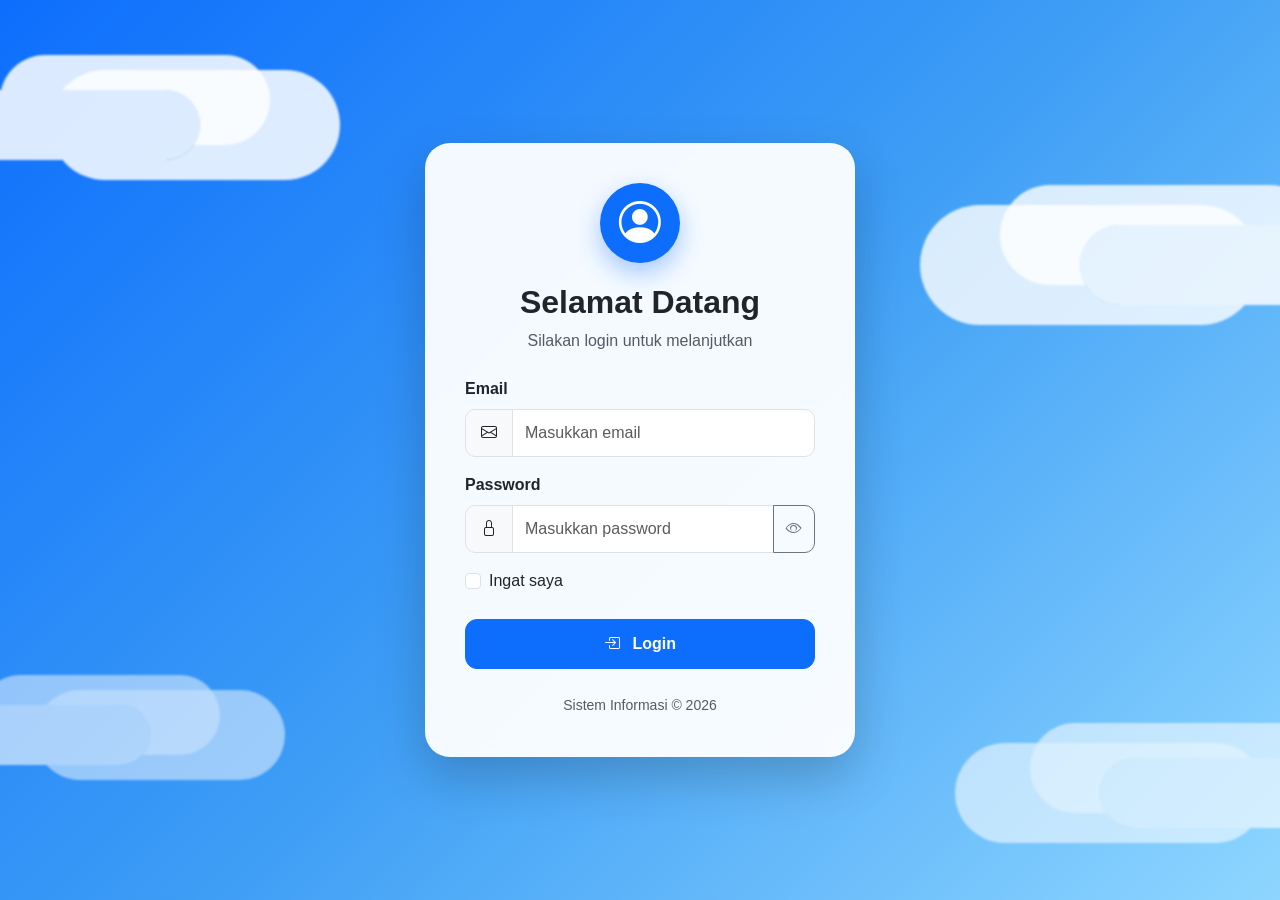
==== admin.html @ dfc5f886 "part1 percobaan pertama" ====
<!DOCTYPE html>
<html lang="id">

<head>

    <meta charset="UTF-8">

    <meta
        name="viewport"
        content="width=device-width, initial-scale=1.0"
    >

    <title>Dashboard Admin - Marketplace Jemaat</title>

    <link rel="stylesheet" href="admin.css">

</head>


<body>

    <!-- ADMIN DASHBOARD -->

    <div class="admin-layout">


        <!-- SIDEBAR -->

        <aside
            class="sidebar"
            id="sidebar"
        >

            <div class="sidebar-header">

                <div class="admin-logo">
                    ⛪
                </div>

                <div>

                    <h2>
                        Marketplace
                    </h2>

                    <small>
                        Jemaat
                    </small>

                </div>

            </div>


            <!-- PROFIL ADMIN -->

            <div class="admin-profile">

                <div class="profile-avatar">
                    👨‍💼
                </div>

                <div class="profile-info">

                    <strong id="adminName">
                        Admin
                    </strong>

                    <small id="adminEmail">
                        dimas@gmail.com
                    </small>

                    <span>
                        Administrator
                    </span>

                </div>

            </div>


            <!-- MENU -->

            <nav class="admin-menu">

                <button
                    class="menu-button active"
                    onclick="showAdminSection('dashboard')"
                >
                    📊
                    <span>Dashboard</span>
                </button>


                <button
                    class="menu-button"
                    onclick="showAdminSection('produk')"
                >
                    📦
                    <span>Produk</span>
                </button>


                <button
                    class="menu-button"
                    onclick="showAdminSection('kasir')"
                >
                    👨‍💼
                    <span>Tambah Kasir</span>
                </button>


                <button
                    class="menu-button"
                    onclick="printReport()"
                >
                    🖨️
                    <span>Cetak Laporan</span>
                </button>


                <button
                    class="menu-button"
                    onclick="showAdminSection('histori')"
                >
                    🕐
                    <span>Lihat Histori</span>
                </button>

            </nav>


            <!-- LOGOUT -->

            <div class="sidebar-bottom">

                <button
                    class="logout-button"
                    onclick="adminLogout()"
                >
                    🚪
                    <span>Keluar</span>
                </button>

            </div>

        </aside>

        <div
            class="sidebar-overlay"
            id="sidebarOverlay"
            onclick="closeSidebar()"
        ></div>



        <!-- MAIN CONTENT -->

        <main class="admin-main">


            <!-- TOP BAR -->

            <header class="admin-topbar">

                <button
                    class="mobile-menu"
                    onclick="toggleSidebar()"
                >
                    ☰
                </button>


                <div>

                    <h1 id="pageTitle">
                        Dashboard
                    </h1>

                    <p>
                        Selamat datang kembali, Admin
                    </p>

                </div>


                <div class="datetime">

                    <div
                        id="currentTime"
                        class="current-time"
                    >
                        00:00:00
                    </div>

                    <div
                        id="currentDate"
                        class="current-date"
                    >
                        -
                    </div>

                </div>

            </header>



            <!-- ================================
                 DASHBOARD
                 ================================ -->

            <section
                id="dashboardSection"
                class="admin-section active"
            >


                <!-- STATISTIK -->

                <div class="stat-grid">


                    <div class="stat-card">

                        <div class="stat-icon">
                            💰
                        </div>

                        <div>

                            <span>
                                Penjualan Hari Ini
                            </span>

                            <strong id="todaySales">
                                Rp0
                            </strong>

                        </div>

                    </div>


                    <div class="stat-card">

                        <div class="stat-icon">
                            🛒
                        </div>

                        <div>

                            <span>
                                Pesanan Hari Ini
                            </span>

                            <strong id="todayOrders">
                                0
                            </strong>

                        </div>

                    </div>


                    <div class="stat-card">

                        <div class="stat-icon">
                            📦
                        </div>

                        <div>

                            <span>
                                Jumlah Produk
                            </span>

                            <strong id="totalProducts">
                                0
                            </strong>

                        </div>

                    </div>


                    <div class="stat-card">

                        <div class="stat-icon">
                            👨‍💼
                        </div>

                        <div>

                            <span>
                                Jumlah Kasir
                            </span>

                            <strong id="totalCashiers">
                                0
                            </strong>

                        </div>

                    </div>

                </div>



                <!-- GRAFIK PENJUALAN -->

                <div class="chart-card">

                    <div class="chart-header">

                        <div>

                            <h2>
                                Grafik Penjualan
                            </h2>

                            <p>
                                Penjualan 7 hari terakhir
                            </p>

                        </div>

                    </div>


                    <div class="chart-container">

                        <canvas
                            id="salesChart"
                        ></canvas>

                    </div>

                </div>



                <!-- DIAGRAM KATEGORI -->

                <div class="chart-card">

                    <div class="chart-header">

                        <div>

                            <h2>
                                Pembelian Hari Ini
                            </h2>

                            <p>
                                Makanan, camilan dan minuman
                            </p>

                        </div>

                    </div>


                    <div
                        id="categoryChart"
                        class="category-chart"
                    >

                    </div>

                </div>


            </section>



            <!-- ================================
                 PRODUK
                 ================================ -->

            <section
                id="produkSection"
                class="admin-section"
            >

                <div class="section-header">

                    <div>

                        <h2>
                            Data Produk
                        </h2>

                        <p>
                            Kelola makanan, camilan dan minuman
                        </p>

                    </div>


                    <button
                        class="primary-button"
                        onclick="openProductModal()"
                    >
                        + Tambah Produk
                    </button>

                </div>


                <div class="table-wrapper">

                    <table>

                        <thead>

                            <tr>

                                <th>
                                    Produk
                                </th>

                                <th>
                                    Kategori
                                </th>

                                <th>
                                    Harga
                                </th>

                                <th>
                                    Stok
                                </th>

                                <th>
                                    Aksi
                                </th>

                            </tr>

                        </thead>

                        <tbody
                            id="productTableBody"
                        >

                        </tbody>

                    </table>

                </div>

            </section>



            <!-- ================================
                 KASIR
                 ================================ -->

            <section
                id="kasirSection"
                class="admin-section"
            >

                <div class="section-header">

                    <div>

                        <h2>
                            Data Kasir
                        </h2>

                        <p>
                            Kelola akun kasir
                        </p>

                    </div>


                    <button
                        class="primary-button"
                        onclick="openCashierModal()"
                    >
                        + Tambah Kasir
                    </button>

                </div>


                <div class="table-wrapper">

                    <table>

                        <thead>

                            <tr>

                                <th>
                                    Nama
                                </th>

                                <th>
                                    Email
                                </th>

                                <th>
                                    Status
                                </th>

                                <th>
                                    Aksi
                                </th>

                            </tr>

                        </thead>

                        <tbody
                            id="cashierTableBody"
                        >

                        </tbody>

                    </table>

                </div>

            </section>



            <!-- ================================
                 HISTORI
                 ================================ -->

            <section
                id="historiSection"
                class="admin-section"
            >

                <div class="section-header">

                    <div>

                        <h2>
                            Histori Pesanan
                        </h2>

                        <p>
                            Riwayat transaksi marketplace
                        </p>

                    </div>

                </div>


                <div class="table-wrapper">

                    <table>

                        <thead>

                            <tr>

                                <th>
                                    Nomor Pesanan
                                </th>

                                <th>
                                    Pelanggan
                                </th>

                                <th>
                                    Jenis Pesanan
                                </th>

                                <th>
                                    Pembayaran
                                </th>

                                <th>
                                    Tanggal
                                </th>

                            </tr>

                        </thead>

                        <tbody
                            id="historyTableBody"
                        >

                        </tbody>

                    </table>

                </div>

            </section>


        </main>

    </div>



    <!-- ================================
         MODAL PRODUK
         ================================ -->

    <div
        id="productModal"
        class="modal"
    >

        <div class="modal-content">

            <div class="modal-header">

                <h2 id="productModalTitle">
                    Tambah Produk
                </h2>

                <button
                    onclick="closeProductModal()"
                >
                    ×
                </button>

            </div>


            <form
                id="productForm"
            >

                <input
                    type="hidden"
                    id="productId"
                >


                <label>
                    Nama Produk
                </label>

                <input
                    type="text"
                    id="productName"
                    placeholder="Contoh: Nasi Ayam"
                    required
                >


                <label>
                    Kategori
                </label>

                <select
                    id="productCategory"
                    required
                >

                    <option value="">
                        Pilih kategori
                    </option>

                    <option value="makanan">
                        Makanan
                    </option>

                    <option value="camilan">
                        Camilan
                    </option>

                    <option value="minuman">
                        Minuman
                    </option>

                </select>


                <label>
                    Harga
                </label>

                <input
                    type="number"
                    id="productPrice"
                    placeholder="15000"
                    min="0"
                    required
                >


                <label>
                    Stok
                </label>

                <input
                    type="number"
                    id="productStock"
                    placeholder="100"
                    min="0"
                    required
                >


                <label>
                    Emoji Produk
                </label>

                <input
                    type="text"
                    id="productIcon"
                    placeholder="🍗"
                    maxlength="4"
                >


                <div class="modal-actions">

                    <button
                        type="button"
                        class="secondary-button"
                        onclick="closeProductModal()"
                    >
                        Batal
                    </button>

                    <button
                        type="submit"
                        class="primary-button"
                    >
                        Simpan
                    </button>

                </div>

            </form>

        </div>

    </div>



    <!-- ================================
         MODAL KASIR
         ================================ -->

    <div
        id="cashierModal"
        class="modal"
    >

        <div class="modal-content">

            <div class="modal-header">

                <h2>
                    Tambah Kasir
                </h2>

                <button
                    onclick="closeCashierModal()"
                >
                    ×
                </button>

            </div>


            <form
                id="cashierForm"
            >

                <label>
                    Nama Kasir
                </label>

                <input
                    type="text"
                    id="cashierName"
                    placeholder="Nama kasir"
                    required
                >


                <label>
                    Email
                </label>

                <input
                    type="email"
                    id="cashierEmail"
                    placeholder="kasir@gmail.com"
                    required
                >


                <label>
                    Password
                </label>

                <input
                    type="password"
                    id="cashierPassword"
                    placeholder="Password"
                    required
                >


                <div class="modal-actions">

                    <button
                        type="button"
                        class="secondary-button"
                        onclick="closeCashierModal()"
                    >
                        Batal
                    </button>

                    <button
                        type="submit"
                        class="primary-button"
                    >
                        Tambahkan
                    </button>

                </div>

            </form>

        </div>

    </div>



    <script src="admin.js"></script>

</body>

</html>
---- admin.css ----
/* =====================================================
   ADMIN DASHBOARD
   ===================================================== */

* {
    box-sizing: border-box;
    margin: 0;
    padding: 0;
}


body {

    font-family:
        Arial,
        Helvetica,
        sans-serif;

    background:
        linear-gradient(
            135deg,
            #eef8ff,
            #f8fcff
        );

    color: #23445c;

}


/* =====================================================
   LAYOUT
   ===================================================== */

.admin-layout {

    display: flex;

    min-height: 100vh;

}


/* =====================================================
   SIDEBAR
   ===================================================== */

.sidebar {

    width: 270px;

    min-height: 100vh;

    position: fixed;

    left: 0;
    top: 0;
    bottom: 0;

    display: flex;

    flex-direction: column;

    padding: 25px 18px;

    background:
        linear-gradient(
            160deg,
            rgba(145, 210, 255, .95),
            rgba(220, 244, 255, .90)
        );

    backdrop-filter:
        blur(20px);

    border-right:
        1px solid
        rgba(255,255,255,.7);

    box-shadow:
        5px 0 25px
        rgba(50,130,190,.10);

    z-index: 100;

}


/* Header sidebar */

.sidebar-header {

    display: flex;

    align-items: center;

    gap: 12px;

    margin-bottom: 30px;

}


.admin-logo {

    width: 48px;

    height: 48px;

    border-radius: 15px;

    display: flex;

    align-items: center;

    justify-content: center;

    font-size: 25px;

    background:
        rgba(255,255,255,.55);

}


.sidebar-header h2 {

    color: #12577f;

    font-size: 20px;

}


.sidebar-header small {

    color: #5d8096;

}


/* =====================================================
   PROFILE
   ===================================================== */

.admin-profile {

    display: flex;

    gap: 12px;

    align-items: center;

    padding: 15px;

    border-radius: 18px;

    background:
        rgba(255,255,255,.45);

    border:
        1px solid
        rgba(255,255,255,.65);

    margin-bottom: 25px;

}


.profile-avatar {

    width: 48px;

    height: 48px;

    flex-shrink: 0;

    display: flex;

    align-items: center;

    justify-content: center;

    background:
        rgba(255,255,255,.7);

    border-radius: 50%;

    font-size: 25px;

}


.profile-info {

    display: flex;

    flex-direction: column;

    min-width: 0;

}


.profile-info strong {

    color: #164e70;

}


.profile-info small {

    font-size: 11px;

    overflow: hidden;

    text-overflow: ellipsis;

}


.profile-info span {

    margin-top: 4px;

    font-size: 10px;

    color: #1971aa;

}


/* =====================================================
   MENU
   ===================================================== */

.admin-menu {

    display: flex;

    flex-direction: column;

    gap: 8px;

}


.menu-button,
.logout-button {

    width: 100%;

    border: none;

    border-radius: 13px;

    padding: 13px 15px;

    display: flex;

    align-items: center;

    gap: 12px;

    text-align: left;

    font-size: 14px;

    color: #275a78;

    background: transparent;

    cursor: pointer;

    transition: .25s;

}


.menu-button:hover {

    background:
        rgba(255,255,255,.55);

    transform:
        translateX(3px);

}


.menu-button.active {

    background:
        linear-gradient(
            135deg,
            #8bd0ff,
            #b8e4ff
        );

    color: #075486;

    box-shadow:
        0 5px 15px
        rgba(60,140,200,.12);

}


/* Bottom */

.sidebar-bottom {

    margin-top: auto;

}


.logout-button {

    background:
        rgba(255,255,255,.4);

}


.logout-button:hover {

    background:
        rgba(255,220,220,.7);

    color: #b13b3b;

}


/* =====================================================
   MAIN
   ===================================================== */

.admin-main {

    width: calc(100% - 270px);

    margin-left: 270px;

    min-height: 100vh;

    padding: 25px;

}


/* =====================================================
   TOPBAR
   ===================================================== */

.admin-topbar {

    min-height: 80px;

    display: flex;

    justify-content: space-between;

    align-items: center;

    margin-bottom: 25px;

}


.admin-topbar h1 {

    font-size: 28px;

    color: #185779;

}


.admin-topbar p {

    margin-top: 5px;

    color: #7892a2;

    font-size: 13px;

}


.datetime {

    text-align: right;

}


.current-time {

    font-size: 24px;

    font-weight: bold;

    color: #14699a;

}


.current-date {

    margin-top: 5px;

    color: #70899b;

    font-size: 12px;

}


.mobile-menu {

    display: none;

    border: none;

    background: white;

    padding: 10px;

    border-radius: 10px;

    cursor: pointer;

}


/* =====================================================
   SECTION
   ===================================================== */

.admin-section {

    display: none;

}


.admin-section.active {

    display: block;

}


/* =====================================================
   STAT CARD
   ===================================================== */

.stat-grid {

    display: grid;

    grid-template-columns:
        repeat(4, 1fr);

    gap: 18px;

    margin-bottom: 22px;

}


.stat-card {

    display: flex;

    align-items: center;

    gap: 15px;

    padding: 20px;

    border-radius: 20px;

    background:
        rgba(255,255,255,.7);

    border:
        1px solid
        rgba(255,255,255,.9);

    box-shadow:
        0 8px 25px
        rgba(60,130,180,.08);

    backdrop-filter:
        blur(15px);

}


.stat-icon {

    width: 50px;

    height: 50px;

    display: flex;

    align-items: center;

    justify-content: center;

    border-radius: 15px;

    background:
        linear-gradient(
            135deg,
            #b7e5ff,
            #e5f7ff
        );

    font-size: 23px;

}


.stat-card span {

    display: block;

    font-size: 12px;

    color: #78909f;

    margin-bottom: 6px;

}


.stat-card strong {

    color: #15597e;

    font-size: 19px;

}


/* =====================================================
   CHART
   ===================================================== */

.chart-card {

    background:
        rgba(255,255,255,.72);

    border:
        1px solid
        rgba(255,255,255,.9);

    border-radius: 22px;

    padding: 22px;

    margin-bottom: 22px;

    box-shadow:
        0 8px 25px
        rgba(50,120,170,.07);

    backdrop-filter:
        blur(15px);

}


.chart-header {

    margin-bottom: 20px;

}


.chart-header h2 {

    color: #1c5e82;

    font-size: 18px;

}


.chart-header p {

    margin-top: 5px;

    color: #8397a4;

    font-size: 12px;

}


.chart-container {

    position: relative;

    height: 300px;

    width: 100%;

}


.chart-container canvas {

    width: 100%;

    height: 100%;

}


/* =====================================================
   CATEGORY BAR
   ===================================================== */

.category-chart {

    display: flex;

    align-items: flex-end;

    justify-content: space-around;

    height: 280px;

    padding:
        20px 10px 10px;

    border-bottom:
        1px solid #dbeaf3;

}


.category-column {

    width: 25%;

    height: 100%;

    display: flex;

    flex-direction: column;

    justify-content: flex-end;

    align-items: center;

    gap: 8px;

}


.category-bar {

    width: 55px;

    max-width: 70%;

    border-radius:
        10px 10px 0 0;

    background:
        linear-gradient(
            to top,
            #67b8ed,
            #b8e6ff
        );

    transition:
        height .6s ease;

}


.category-value {

    font-weight: bold;

    font-size: 13px;

}


.category-label {

    font-size: 12px;

    color: #648095;

}


/* =====================================================
   SECTION HEADER
   ===================================================== */

.section-header {

    display: flex;

    align-items: center;

    justify-content: space-between;

    margin-bottom: 20px;

}


.section-header h2 {

    color: #185779;

}


.section-header p {

    margin-top: 5px;

    color: #78909e;

    font-size: 13px;

}


/* =====================================================
   BUTTON
   ===================================================== */

.primary-button {

    border: none;

    padding: 12px 18px;

    border-radius: 12px;

    background:
        linear-gradient(
            135deg,
            #7ccaff,
            #4eaceb
        );

    color: white;

    font-weight: bold;

    cursor: pointer;

    box-shadow:
        0 5px 15px
        rgba(50,140,210,.15);

    transition: .2s;

}


.primary-button:hover {

    transform:
        translateY(-2px);

}


.secondary-button {

    border: none;

    padding: 12px 18px;

    border-radius: 12px;

    background: #e7f2f8;

    color: #456b80;

    cursor: pointer;

}


/* =====================================================
   TABLE
   ===================================================== */

.table-wrapper {

    overflow-x: auto;

    background:
        rgba(255,255,255,.75);

    border-radius: 20px;

    padding: 10px;

    box-shadow:
        0 8px 25px
        rgba(50,120,170,.07);

}


table {

    width: 100%;

    border-collapse:
        collapse;

}


th {

    text-align: left;

    padding: 15px;

    font-size: 12px;

    color: #638397;

    background:
        #eef8fd;

}


td {

    padding: 15px;

    border-bottom:
        1px solid #edf3f6;

    font-size: 13px;

}


.action-button {

    border: none;

    padding: 7px 10px;

    border-radius: 8px;

    cursor: pointer;

    margin-right: 4px;

}


.edit-button {

    background: #dff3ff;

    color: #24719b;

}


.delete-button {

    background: #ffe5e5;

    color: #b54b4b;

}


/* =====================================================
   MODAL
   ===================================================== */

.modal {

    display: none;

    position: fixed;

    inset: 0;

    z-index: 999;

    align-items: center;

    justify-content: center;

    padding: 20px;

    background:
        rgba(25,75,100,.25);

    backdrop-filter:
        blur(7px);

}


.modal.show {

    display: flex;

}


.modal-content {

    width: 100%;

    max-width: 500px;

    padding: 25px;

    border-radius: 22px;

    background:
        rgba(255,255,255,.94);

    box-shadow:
        0 20px 60px
        rgba(30,90,130,.2);

}


.modal-header {

    display: flex;

    justify-content: space-between;

    align-items: center;

    margin-bottom: 20px;

}


.modal-header h2 {

    color: #1a5879;

}


.modal-header button {

    border: none;

    background: #edf6fa;

    width: 35px;

    height: 35px;

    border-radius: 50%;

    font-size: 22px;

    cursor: pointer;

}


.modal-content label {

    display: block;

    margin:
        13px 0 6px;

    font-size: 13px;

    font-weight: bold;

    color: #496d80;

}


.modal-content input,
.modal-content select {

    width: 100%;

    padding: 12px;

    border:
        1px solid #d5e5ed;

    border-radius: 10px;

    outline: none;

    background: #fafdff;

}


.modal-content input:focus,
.modal-content select:focus {

    border-color: #72bce8;

}


.modal-actions {

    display: flex;

    justify-content: flex-end;

    gap: 10px;

    margin-top: 22px;

}


/* =====================================================
   RESPONSIVE TABLET
   ===================================================== */

@media (max-width: 1100px) {

    .stat-grid {

        grid-template-columns:
            repeat(2, 1fr);

    }

}


/* =====================================================
   RESPONSIVE HP
   ===================================================== */

@media (max-width: 768px) {

    .sidebar-overlay {
        position: fixed;
        inset: 0;
        z-index: 998;
        background: rgba(20, 60, 80, .25);
        opacity: 0;
        pointer-events: none;
        transition: opacity .3s ease;
    }

    .sidebar-overlay.show {
        opacity: 1;
        pointer-events: auto;
    }

    .sidebar {

        transform:
            translateX(-100%);

        transition:
            transform .3s ease;

        z-index: 999;

    }


    .sidebar.open {

        transform:
            translateX(0);

    }


    .admin-main {

        width: 100%;

        margin-left: 0;

        padding: 15px;

    }


    .mobile-menu {

        display: block;

        margin-right: 10px;

        position: relative;
        z-index: 1000;

    }


    .admin-topbar {

        gap: 10px;

    }


    .admin-topbar h1 {

        font-size: 20px;

    }


    .admin-topbar p {

        display: none;

    }


    .current-time {

        font-size: 17px;

    }


    .current-date {

        font-size: 10px;

    }


    .stat-grid {

        grid-template-columns:
            repeat(2, 1fr);

        gap: 10px;

    }


    .stat-card {

        padding: 14px;

    }


    .stat-icon {

        width: 40px;

        height: 40px;

        font-size: 18px;

    }


    .stat-card strong {

        font-size: 15px;

    }


    .chart-container {

        height: 240px;

    }


    .section-header {

        align-items: flex-start;

        gap: 10px;

    }


    .section-header .primary-button {

        white-space: nowrap;

        font-size: 11px;

        padding: 10px;

    }

}


/* =====================================================
   RESPONSIVE HP KECIL
   ===================================================== */

@media (max-width: 480px) {

    .stat-grid {

        grid-template-columns: 1fr;

    }


    .stat-card {

        padding: 16px;

    }


    .category-bar {

        width: 38px;

    }


    .category-chart {

        height: 230px;

    }


    .chart-card {

        padding: 15px;

        border-radius: 17px;

    }


    .modal-content {

        padding: 18px;

    }

}
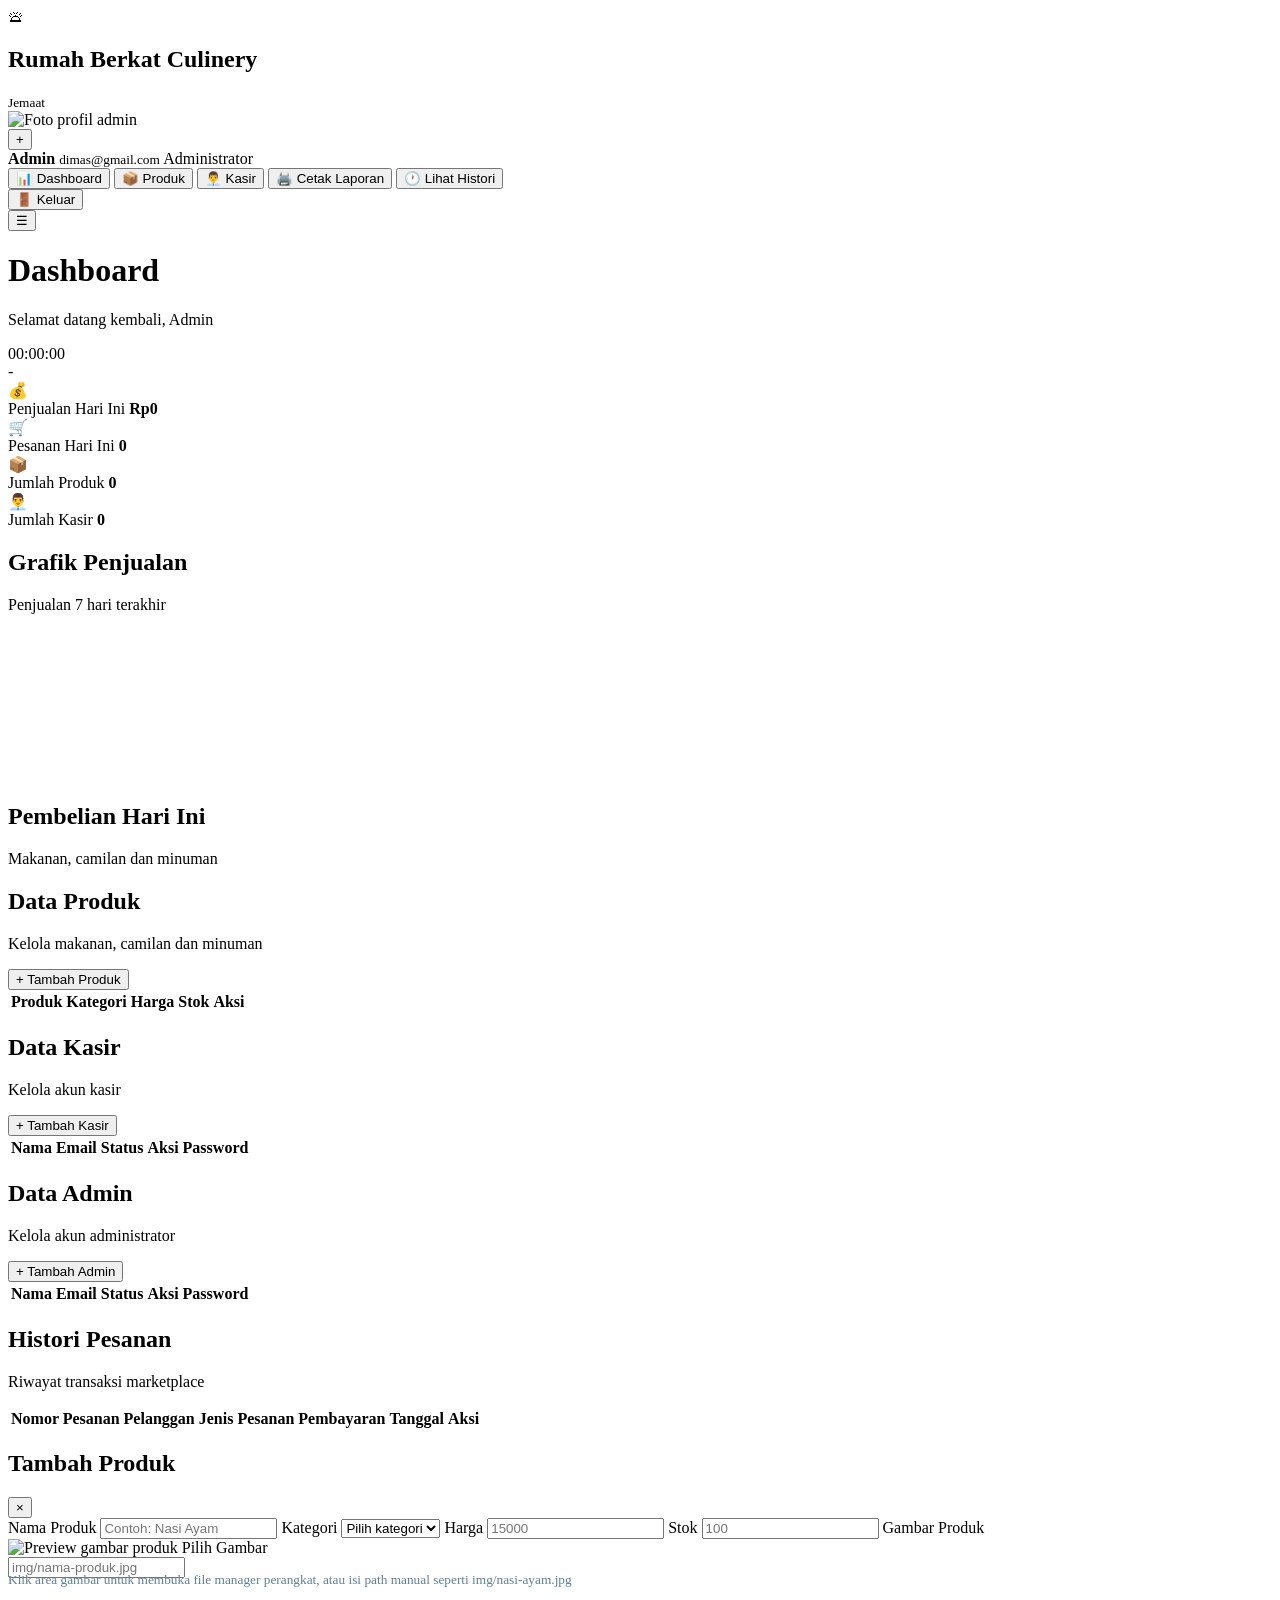
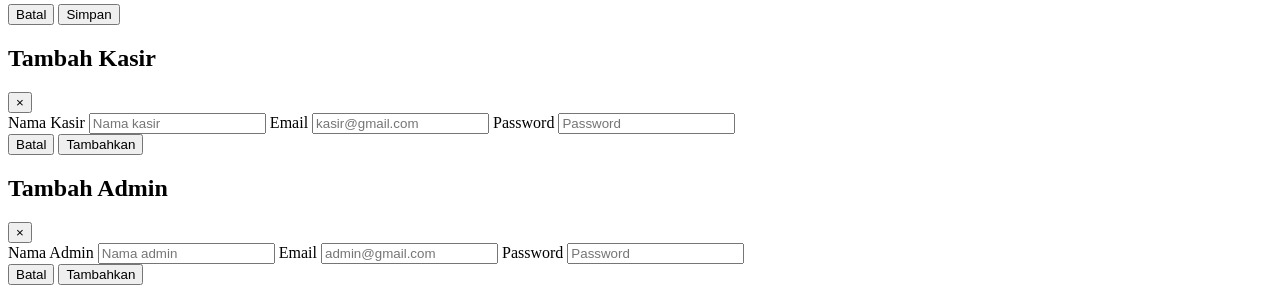
==== commit 25678cb4: "Add files via upload" ====
--- a/admin.html
+++ b/admin.html
@@ -10,9 +10,9 @@
         content="width=device-width, initial-scale=1.0"
     >
 
-    <title>Dashboard Admin - Marketplace Jemaat</title>
-
-    <link rel="stylesheet" href="admin.css">
+    <title>🛎 Dashboard Admin</title>
+
+    <link rel="stylesheet" href="assets/css/admin.css">
 
 </head>
 
@@ -34,13 +34,13 @@
             <div class="sidebar-header">
 
                 <div class="admin-logo">
-                    ⛪
+                    🛎
                 </div>
 
                 <div>
 
                     <h2>
-                        Marketplace
+                        Rumah Berkat Culinery
                     </h2>
 
                     <small>
@@ -56,9 +56,14 @@
 
             <div class="admin-profile">
 
-                <div class="profile-avatar">
-                    👨‍💼
-                </div>
+                <div class="profile-avatar-wrap">
+                    <div class="profile-avatar" id="adminProfileAvatar">
+                        <img src="img/images.png" alt="Foto profil admin" onerror="this.onerror=null;this.src='img/images.png';" />
+                    </div>
+                    <button class="profile-upload-button" type="button" onclick="triggerProfileUpload('admin')" aria-label="Ganti foto profil admin">+</button>
+                </div>
+
+                <input type="file" id="adminProfileInput" accept="image/*" hidden />
 
                 <div class="profile-info">
 
@@ -106,7 +111,7 @@
                     onclick="showAdminSection('kasir')"
                 >
                     👨‍💼
-                    <span>Tambah Kasir</span>
+                    <span>Kasir</span>
                 </button>
 
 
@@ -326,6 +331,8 @@
 
                         </div>
 
+                        <div id="salesDateFilters" class="date-filter-group"></div>
+
                     </div>
 
 
@@ -349,7 +356,7 @@
 
                         <div>
 
-                            <h2>
+                            <h2 id="categoryChartTitle">
                                 Pembelian Hari Ini
                             </h2>
 
@@ -513,6 +520,9 @@
                                 <th>
                                     Aksi
                                 </th>
+                                 <th>
+                                    Password
+                                </th>
 
                             </tr>
 
@@ -520,6 +530,81 @@
 
                         <tbody
                             id="cashierTableBody"
+                        >
+
+                        </tbody>
+
+                    </table>
+
+                </div>
+
+            </section>
+
+
+            <section
+                id="adminAccountsSection"
+                class="admin-section"
+            >
+
+                <div class="section-header">
+
+                    <div>
+
+                        <h2>
+                            Data Admin
+                        </h2>
+
+                        <p>
+                            Kelola akun administrator
+                        </p>
+
+                    </div>
+
+
+                    <button
+                        class="primary-button"
+                        onclick="openAdminModal()"
+                    >
+                        + Tambah Admin
+                    </button>
+
+                </div>
+
+
+                <div class="table-wrapper">
+
+                    <table>
+
+                        <thead>
+
+                            <tr>
+
+                                <th>
+                                    Nama
+                                </th>
+
+                                <th>
+                                    Email
+                                </th>
+
+                                <th>
+                                    Status
+                                </th>
+
+                                <th>
+                                    Aksi
+                                </th>
+
+                                <th>
+                                    Password
+                                </th>
+
+                            </tr>
+
+                        </thead>
+
+                        <tbody
+                            id="adminTableBody"
                         >
 
                         </tbody>
@@ -584,6 +669,10 @@
 
                                 <th>
                                     Tanggal
+                                </th>
+
+                                <th>
+                                    Aksi
                                 </th>
 
                             </tr>
@@ -712,16 +801,40 @@
 
 
                 <label>
-                    Emoji Produk
+                    Gambar Produk
                 </label>
 
+                <div
+                    id="productImagePicker"
+                    class="product-image-picker"
+                    role="button"
+                    tabindex="0"
+                    aria-label="Pilih gambar produk"
+                >
+                    <img
+                        id="productImagePreview"
+                        src="img/images.png"
+                        alt="Preview gambar produk"
+                    >
+                    <span>Pilih Gambar</span>
+                </div>
+
+                <input
+                    type="file"
+                    id="productImageFile"
+                    accept="image/*"
+                    hidden
+                >
+
                 <input
                     type="text"
-                    id="productIcon"
-                    placeholder="🍗"
-                    maxlength="4"
-                >
-
+                    id="productImage"
+                    placeholder="img/nama-produk.jpg"
+                >
+
+                <small style="display:block;margin:-6px 0 16px;color:#5d8096;">
+                    Klik area gambar untuk membuka file manager perangkat, atau isi path manual seperti img/nasi-ayam.jpg
+                </small>
 
                 <div class="modal-actions">
 
@@ -842,8 +955,101 @@
     </div>
 
 
-
-    <script src="admin.js"></script>
+    <div
+        id="adminModal"
+        class="modal"
+    >
+
+        <div class="modal-content">
+
+            <div class="modal-header">
+
+                <h2>
+                    Tambah Admin
+                </h2>
+
+                <button
+                    onclick="closeAdminModal()"
+                >
+                    ×
+                </button>
+
+            </div>
+
+
+            <form
+                id="adminAccountForm"
+            >
+
+                <input
+                    type="hidden"
+                    id="adminAccountId"
+                >
+
+                <label>
+                    Nama Admin
+                </label>
+
+                <input
+                    type="text"
+                    id="adminAccountName"
+                    placeholder="Nama admin"
+                    required
+                >
+
+
+                <label>
+                    Email
+                </label>
+
+                <input
+                    type="email"
+                    id="adminAccountEmail"
+                    placeholder="admin@gmail.com"
+                    required
+                >
+
+
+                <label>
+                    Password
+                </label>
+
+                <input
+                    type="password"
+                    id="adminAccountPassword"
+                    placeholder="Password"
+                    required
+                >
+
+
+                <div class="modal-actions">
+
+                    <button
+                        type="button"
+                        class="secondary-button"
+                        onclick="closeAdminModal()"
+                    >
+                        Batal
+                    </button>
+
+                    <button
+                        type="submit"
+                        class="primary-button"
+                    >
+                        Tambahkan
+                    </button>
+
+                </div>
+
+            </form>
+
+        </div>
+
+    </div>
+
+
+
+    <script src="assets/js/admin.js"></script>
 
 </body>
 
